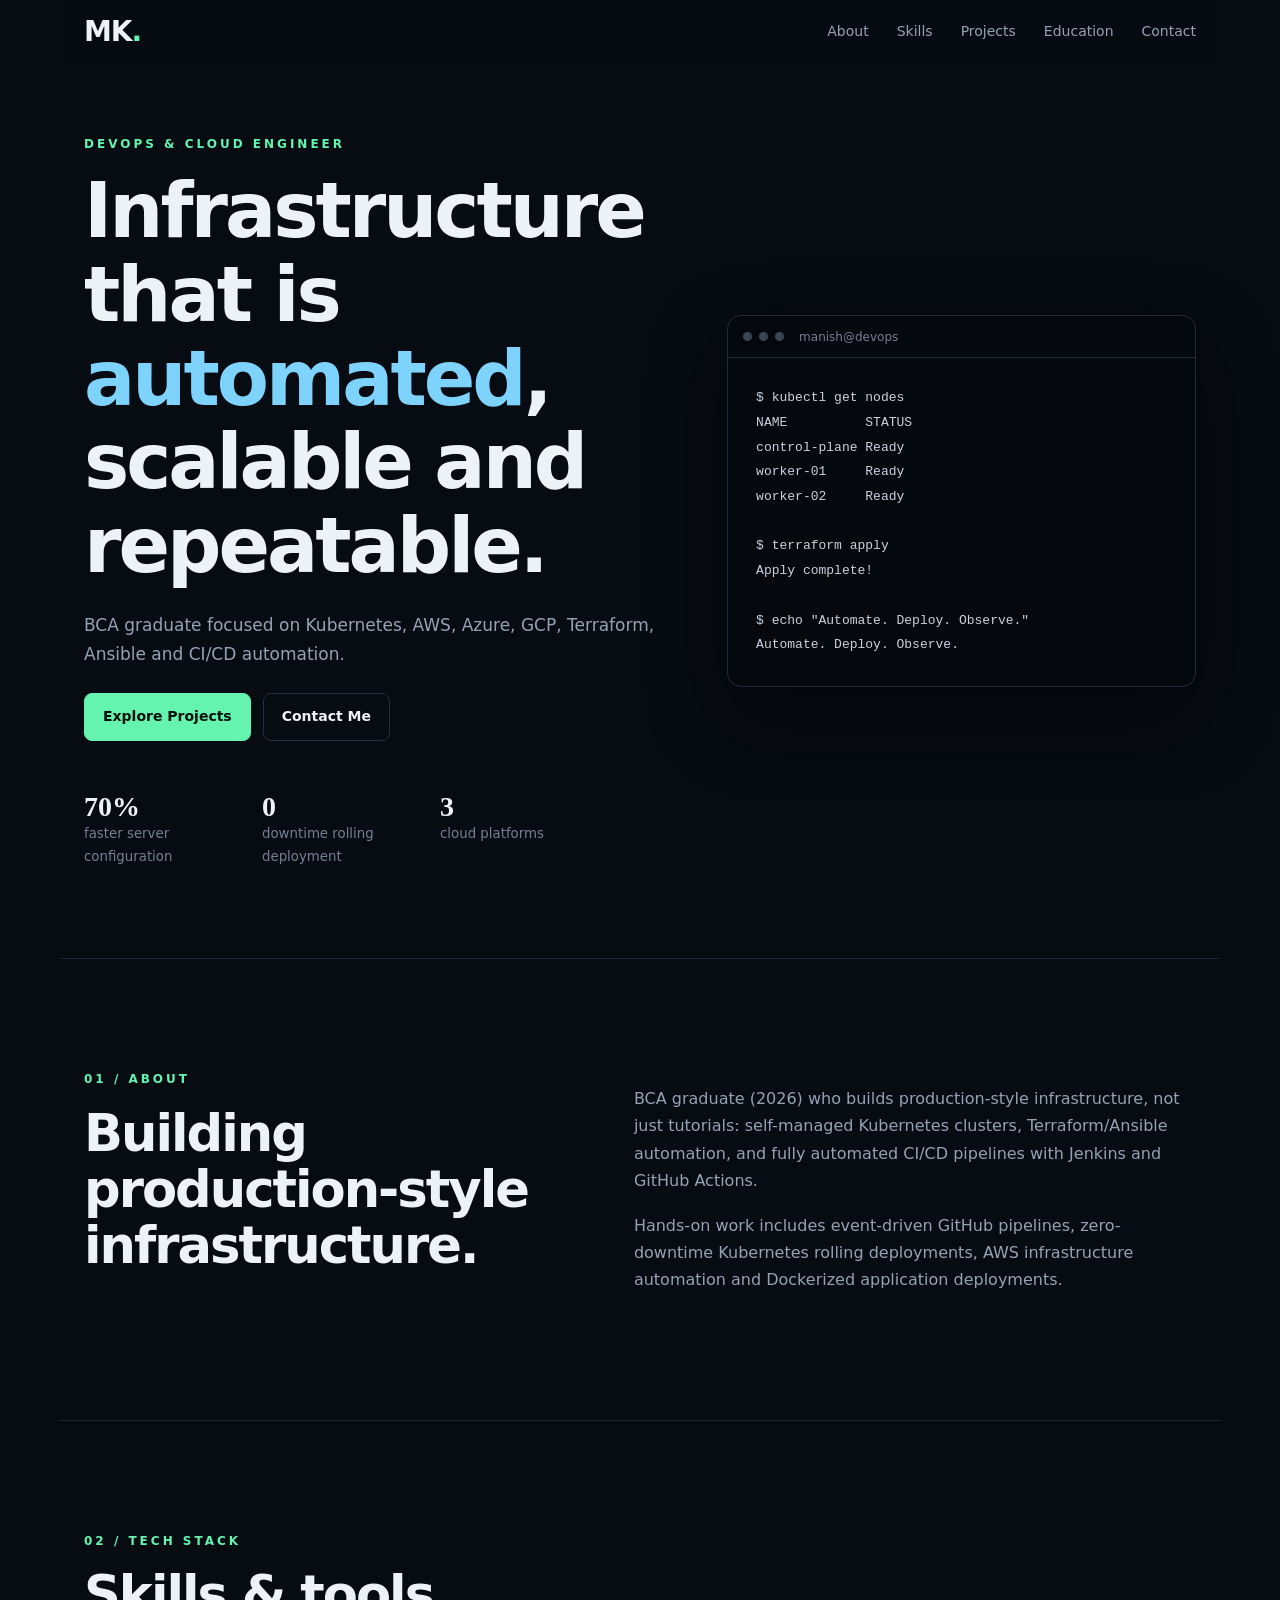
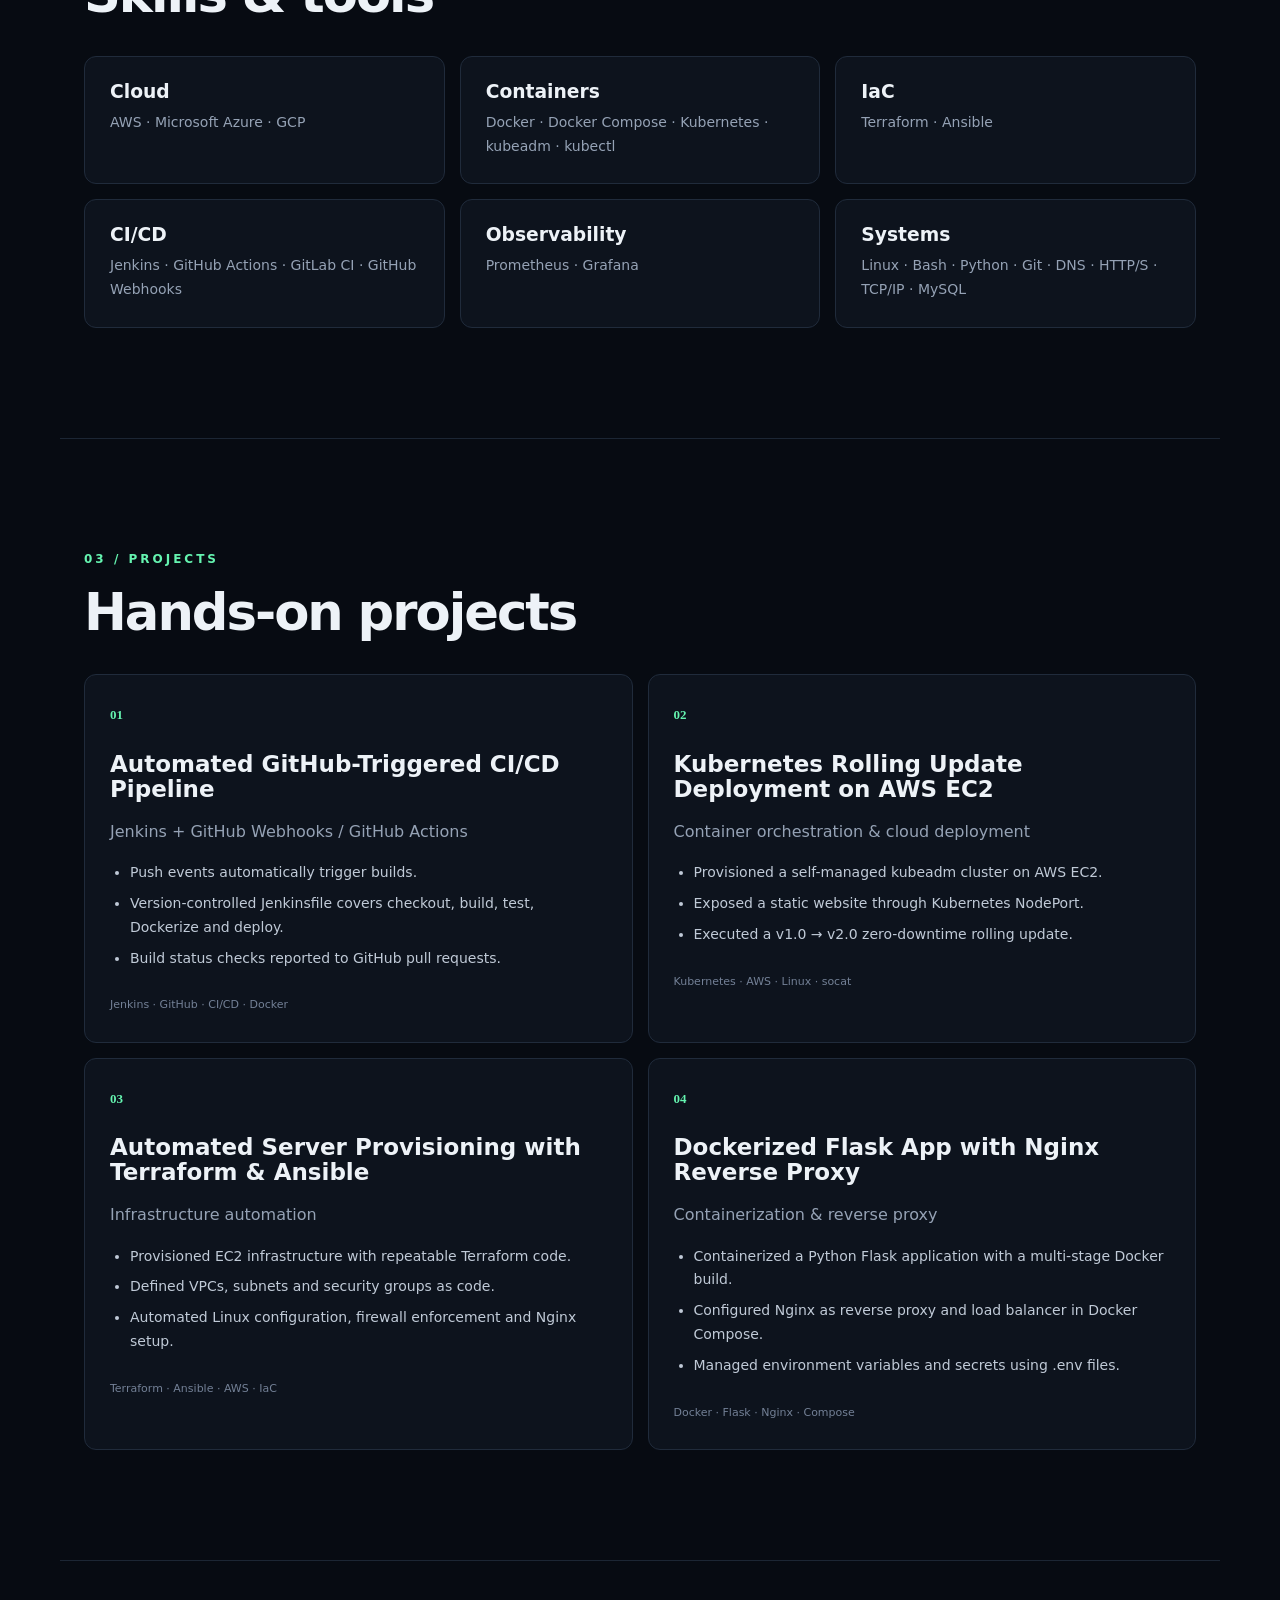
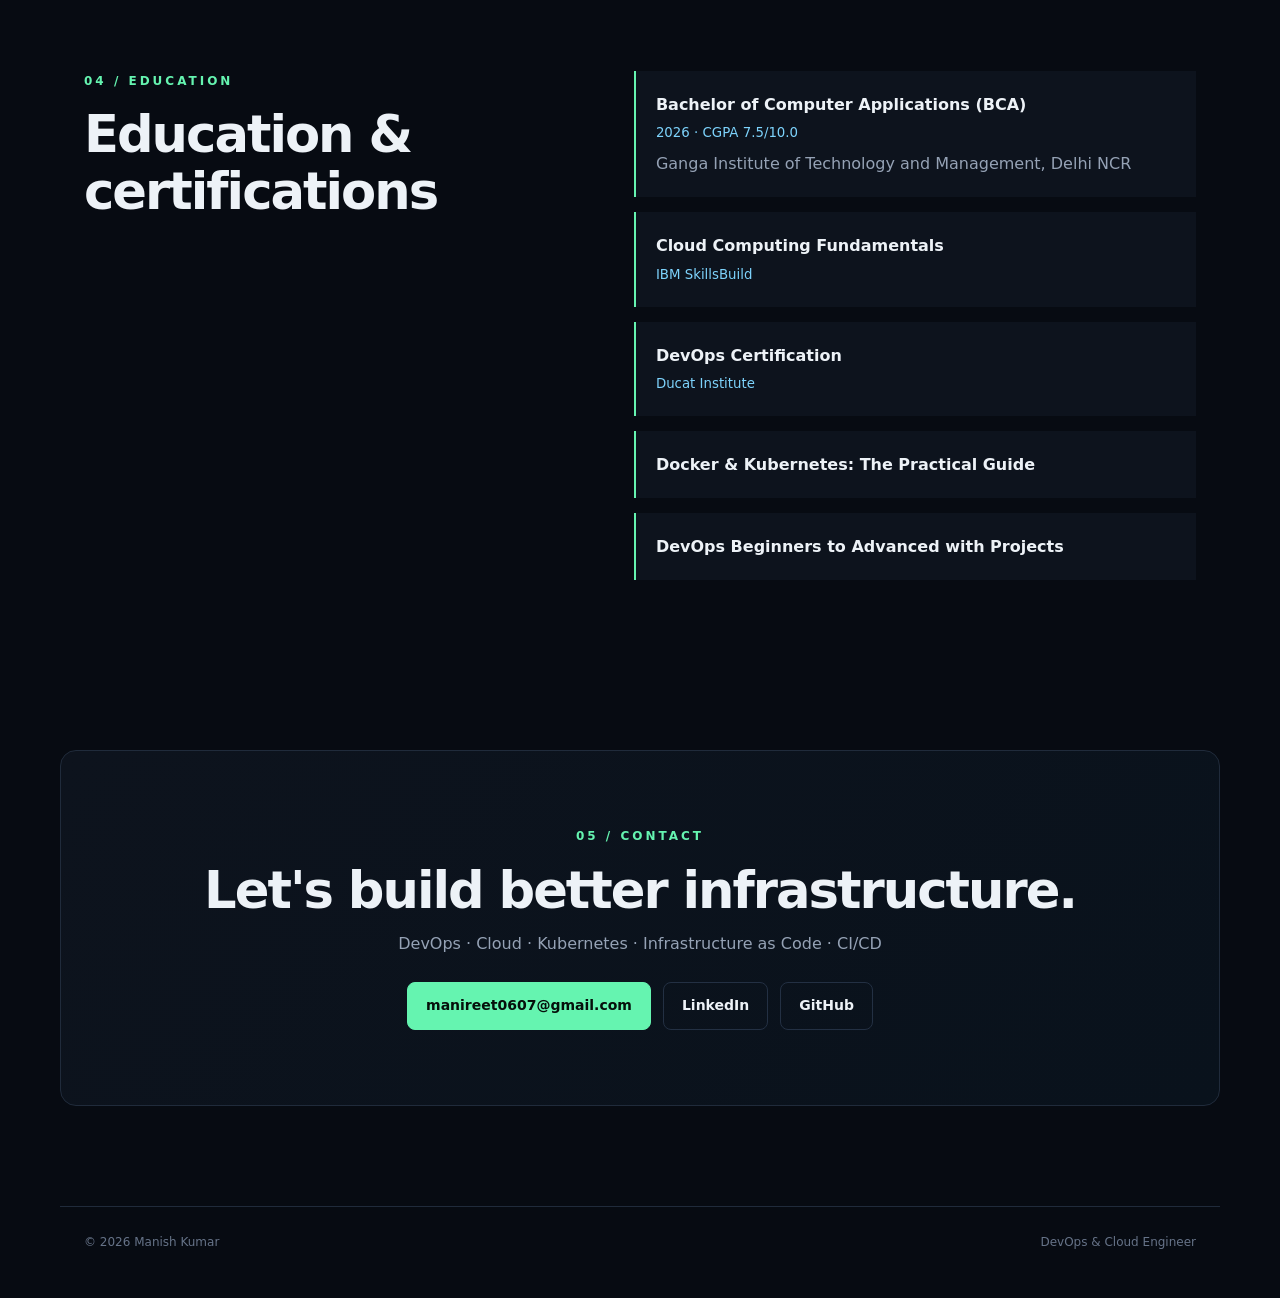
==== index.html @ 0e94062a "using github action for deploying the portfolio" ====
<!doctype html>
<html lang="en">
<head>
  <meta charset="utf-8">
  <meta name="viewport" content="width=device-width, initial-scale=1">
  <meta name="description" content="Manish Kumar - DevOps & Cloud Engineer portfolio and resume">
  <meta name="author" content="Manish Kumar">
  <meta property="og:title" content="Manish Kumar | DevOps & Cloud Engineer">
  <meta property="og:description" content="DevOps, Cloud, Kubernetes, Terraform and CI/CD portfolio.">
  <meta property="og:type" content="website">
  <title>Manish Kumar | DevOps & Cloud Engineer</title>
  <link rel="stylesheet" href="assets/css/style.css">
</head>
<body>
<header class="header">
  <a class="logo" href="#home">MK<span>.</span></a>
  <button class="menu" aria-label="Toggle navigation">☰</button>
  <nav>
    <a href="#about">About</a><a href="#skills">Skills</a><a href="#projects">Projects</a>
    <a href="#education">Education</a><a href="#contact">Contact</a>
  </nav>
</header>

<main>
<section id="home" class="hero container">
  <div>
    <p class="eyebrow">DEVOPS & CLOUD ENGINEER</p>
    <h1>Infrastructure that is <span>automated</span>, scalable and repeatable.</h1>
    <p class="lead">BCA graduate focused on Kubernetes, AWS, Azure, GCP, Terraform, Ansible and CI/CD automation.</p>
    <div class="actions">
      <a class="btn primary" href="#projects">Explore Projects</a>
      <a class="btn" href="mailto:manireet0607@gmail.com">Contact Me</a>
    </div>
    <div class="stats">
      <div><b>70%</b><small>faster server configuration</small></div>
      <div><b>0</b><small>downtime rolling deployment</small></div>
      <div><b>3</b><small>cloud platforms</small></div>
    </div>
  </div>
  <div class="terminal" aria-label="DevOps terminal">
    <div class="dots"><i></i><i></i><i></i><span>manish@devops</span></div>
    <pre>$ kubectl get nodes
NAME          STATUS
control-plane Ready
worker-01     Ready
worker-02     Ready

$ terraform apply
Apply complete!

$ echo "Automate. Deploy. Observe."
Automate. Deploy. Observe.</pre>
  </div>
</section>

<section id="about" class="section container two-col">
  <div><p class="eyebrow">01 / ABOUT</p><h2>Building production-style infrastructure.</h2></div>
  <div class="muted">
    <p>BCA graduate (2026) who builds production-style infrastructure, not just tutorials: self-managed Kubernetes clusters, Terraform/Ansible automation, and fully automated CI/CD pipelines with Jenkins and GitHub Actions.</p>
    <p>Hands-on work includes event-driven GitHub pipelines, zero-downtime Kubernetes rolling deployments, AWS infrastructure automation and Dockerized application deployments.</p>
  </div>
</section>

<section id="skills" class="section container">
  <p class="eyebrow">02 / TECH STACK</p><h2>Skills & tools</h2>
  <div class="grid skills">
    <article><h3>Cloud</h3><p>AWS · Microsoft Azure · GCP</p></article>
    <article><h3>Containers</h3><p>Docker · Docker Compose · Kubernetes · kubeadm · kubectl</p></article>
    <article><h3>IaC</h3><p>Terraform · Ansible</p></article>
    <article><h3>CI/CD</h3><p>Jenkins · GitHub Actions · GitLab CI · GitHub Webhooks</p></article>
    <article><h3>Observability</h3><p>Prometheus · Grafana</p></article>
    <article><h3>Systems</h3><p>Linux · Bash · Python · Git · DNS · HTTP/S · TCP/IP · MySQL</p></article>
  </div>
</section>

<section id="projects" class="section container">
  <p class="eyebrow">03 / PROJECTS</p><h2>Hands-on projects</h2>
  <div class="grid projects">
    <article><span class="number">01</span><h3>Automated GitHub-Triggered CI/CD Pipeline</h3><p class="muted">Jenkins + GitHub Webhooks / GitHub Actions</p><ul><li>Push events automatically trigger builds.</li><li>Version-controlled Jenkinsfile covers checkout, build, test, Dockerize and deploy.</li><li>Build status checks reported to GitHub pull requests.</li></ul><div class="tags">Jenkins · GitHub · CI/CD · Docker</div></article>
    <article><span class="number">02</span><h3>Kubernetes Rolling Update Deployment on AWS EC2</h3><p class="muted">Container orchestration & cloud deployment</p><ul><li>Provisioned a self-managed kubeadm cluster on AWS EC2.</li><li>Exposed a static website through Kubernetes NodePort.</li><li>Executed a v1.0 → v2.0 zero-downtime rolling update.</li></ul><div class="tags">Kubernetes · AWS · Linux · socat</div></article>
    <article><span class="number">03</span><h3>Automated Server Provisioning with Terraform & Ansible</h3><p class="muted">Infrastructure automation</p><ul><li>Provisioned EC2 infrastructure with repeatable Terraform code.</li><li>Defined VPCs, subnets and security groups as code.</li><li>Automated Linux configuration, firewall enforcement and Nginx setup.</li></ul><div class="tags">Terraform · Ansible · AWS · IaC</div></article>
    <article><span class="number">04</span><h3>Dockerized Flask App with Nginx Reverse Proxy</h3><p class="muted">Containerization & reverse proxy</p><ul><li>Containerized a Python Flask application with a multi-stage Docker build.</li><li>Configured Nginx as reverse proxy and load balancer in Docker Compose.</li><li>Managed environment variables and secrets using .env files.</li></ul><div class="tags">Docker · Flask · Nginx · Compose</div></article>
  </div>
</section>

<section id="education" class="section container two-col">
  <div><p class="eyebrow">04 / EDUCATION</p><h2>Education & certifications</h2></div>
  <div class="timeline">
    <article><b>Bachelor of Computer Applications (BCA)</b><small>2026 · CGPA 7.5/10.0</small><p>Ganga Institute of Technology and Management, Delhi NCR</p></article>
    <article><b>Cloud Computing Fundamentals</b><small>IBM SkillsBuild</small></article>
    <article><b>DevOps Certification</b><small>Ducat Institute</small></article>
    <article><b>Docker & Kubernetes: The Practical Guide</b></article>
    <article><b>DevOps Beginners to Advanced with Projects</b></article>
  </div>
</section>

<section id="contact" class="contact container">
  <p class="eyebrow">05 / CONTACT</p>
  <h2>Let's build better infrastructure.</h2>
  <p class="muted">DevOps · Cloud · Kubernetes · Infrastructure as Code · CI/CD</p>
  <div class="actions center">
    <a class="btn primary" href="mailto:manireet0607@gmail.com">manireet0607@gmail.com</a>
    <a class="btn" target="_blank" rel="noopener" href="https://www.linkedin.com/in/manish-kumar-651b572b1/">LinkedIn</a>
    <a class="btn" target="_blank" rel="noopener" href="https://github.com/manireet0607">GitHub</a>
  </div>
</section>
</main>

<footer class="container"><span>© 2026 Manish Kumar</span><span>DevOps & Cloud Engineer</span></footer>
<script src="assets/js/main.js"></script>
</body>
</html>
---- assets/css/style.css ----
*{box-sizing:border-box}html{scroll-behavior:smooth}body{margin:0;background:#070b12;color:#edf2f7;font:16px/1.7 Inter,system-ui,-apple-system,Segoe UI,sans-serif}a{color:inherit;text-decoration:none}.container{max-width:1160px;margin:auto;padding-left:24px;padding-right:24px}.header{position:sticky;top:0;z-index:20;max-width:1160px;margin:auto;padding:18px 24px;display:flex;justify-content:space-between;align-items:center;background:rgba(7,11,18,.88);backdrop-filter:blur(14px)}.logo{font:800 28px/1 Space Grotesk,system-ui;letter-spacing:-1px}.logo span,.eyebrow,.number{color:#65f4b0}.header nav{display:flex;gap:28px}.header nav a{color:#95a2b5;font-size:14px}.header nav a:hover{color:#65f4b0}.menu{display:none;background:none;border:0;color:white;font-size:24px}.hero{min-height:calc(100vh - 70px);display:grid;grid-template-columns:1.1fr .9fr;align-items:center;gap:70px;padding-top:70px;padding-bottom:90px}.eyebrow{font-size:12px;font-weight:800;letter-spacing:3px;margin:0 0 15px}.hero h1,h2,h3{font-family:"Space Grotesk",system-ui;line-height:1.1}.hero h1{font-size:clamp(43px,6vw,76px);letter-spacing:-3px;margin:0}.hero h1 span{color:#7dd3fc}.lead{color:#95a2b5;max-width:650px;font-size:17px;margin:24px 0}.actions{display:flex;gap:12px;flex-wrap:wrap}.center{justify-content:center}.btn{padding:11px 18px;border:1px solid #233043;border-radius:8px;font-weight:700;font-size:14px}.btn:hover{border-color:#65f4b0;color:#65f4b0}.btn.primary{background:#65f4b0;color:#06100b;border-color:#65f4b0}.stats{display:flex;gap:38px;margin-top:50px;flex-wrap:wrap}.stats b{display:block;font:800 28px Space Grotesk}.stats small{display:block;color:#738096;max-width:140px}.terminal{background:#05080d;border:1px solid #202b3b;border-radius:14px;overflow:hidden;box-shadow:0 30px 80px #0006}.dots{height:42px;border-bottom:1px solid #202b3b;display:flex;align-items:center;gap:7px;padding:0 15px;color:#738096;font-size:12px}.dots i{width:9px;height:9px;border-radius:50%;background:#394554}.dots span{margin-left:8px}pre{margin:0;padding:28px;color:#c8d2df;overflow:auto;font:13px/1.9 ui-monospace,SFMono-Regular,Consolas,monospace}.section{padding-top:110px;padding-bottom:110px;border-top:1px solid #1c2634}.section h2,.contact h2{font-size:clamp(32px,4vw,52px);letter-spacing:-2px;margin:0}.two-col{display:grid;grid-template-columns:.9fr 1.1fr;gap:90px}.muted{color:#95a2b5}.muted p+p{margin-top:18px}.grid{display:grid;gap:15px;margin-top:34px}.skills{grid-template-columns:repeat(3,1fr)}.skills article,.projects article{background:#0d131d;border:1px solid #202b3b;border-radius:12px;padding:25px}.skills h3{margin:0 0 8px}.skills p{margin:0;color:#95a2b5;font-size:14px}.projects{grid-template-columns:repeat(2,1fr)}.projects article{transition:.2s}.projects article:hover{transform:translateY(-4px);border-color:#34455c}.number{font:700 13px ui-monospace}.projects h3{font-size:23px;margin:24px 0 8px}.projects ul{padding-left:20px;color:#c0cad7;font-size:14px}.projects li+li{margin-top:7px}.tags{display:inline-block;margin-top:12px;color:#738096;font-size:11px}.timeline{display:grid;gap:15px}.timeline article{padding:20px;border-left:2px solid #65f4b0;background:#0d131d}.timeline b{display:block}.timeline small{color:#7dd3fc}.timeline p{margin:5px 0 0;color:#95a2b5}.contact{margin-top:60px;margin-bottom:100px;padding-top:75px;padding-bottom:75px;text-align:center;border:1px solid #202b3b;border-radius:16px;background:linear-gradient(135deg,#0d131d,#09121c)}.contact .muted{margin:12px 0 25px}footer{padding-top:25px;padding-bottom:45px;border-top:1px solid #202b3b;color:#667388;font-size:12px;display:flex;justify-content:space-between}@media(max-width:850px){.header nav{display:none}.header nav.open{display:flex;position:absolute;top:65px;left:0;right:0;flex-direction:column;gap:0;padding:10px 24px 20px;background:#070b12;border-bottom:1px solid #202b3b}.header nav.open a{padding:10px 0}.menu{display:block}.hero,.two-col{grid-template-columns:1fr}.terminal{display:none}.skills,.projects{grid-template-columns:1fr 1fr}}@media(max-width:560px){.container{padding-left:18px;padding-right:18px}.hero{padding-top:65px}.hero h1{font-size:43px}.skills,.projects{grid-template-columns:1fr}.stats{gap:20px}footer{flex-direction:column;gap:8px}}
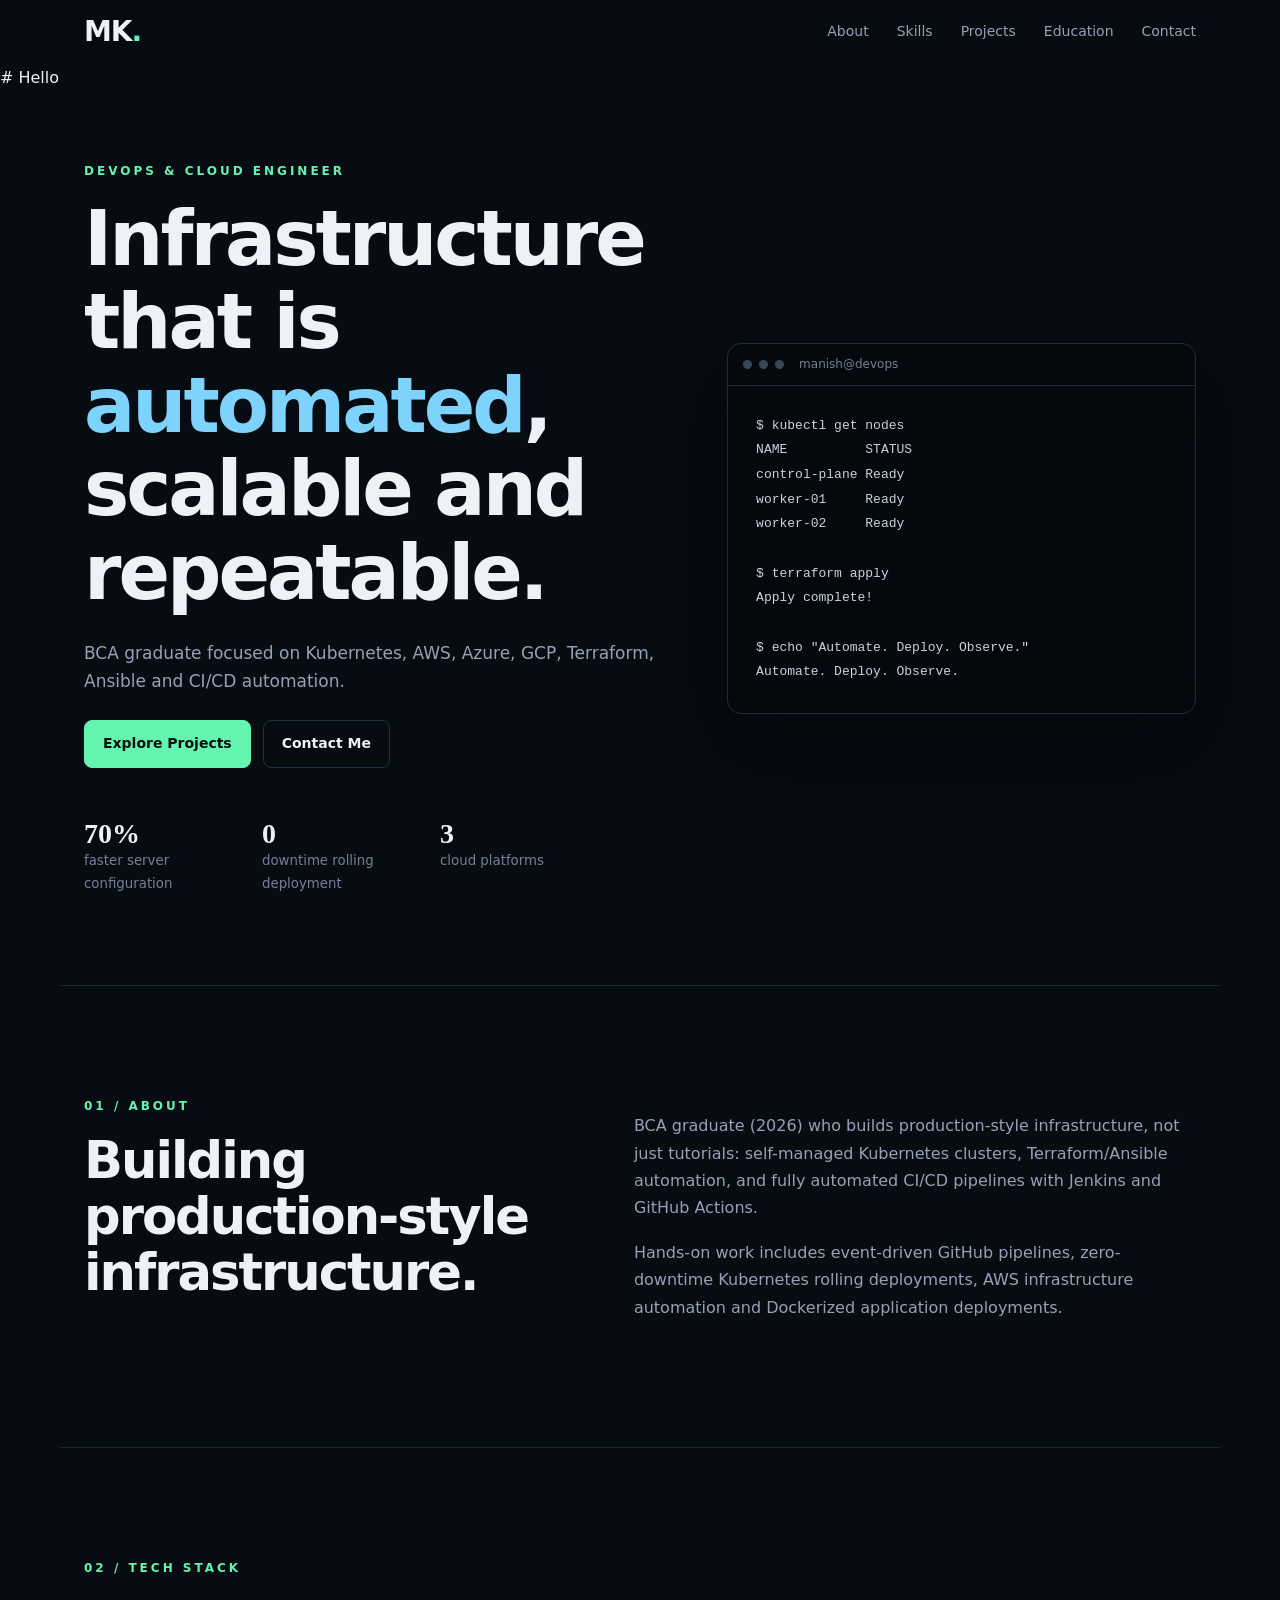
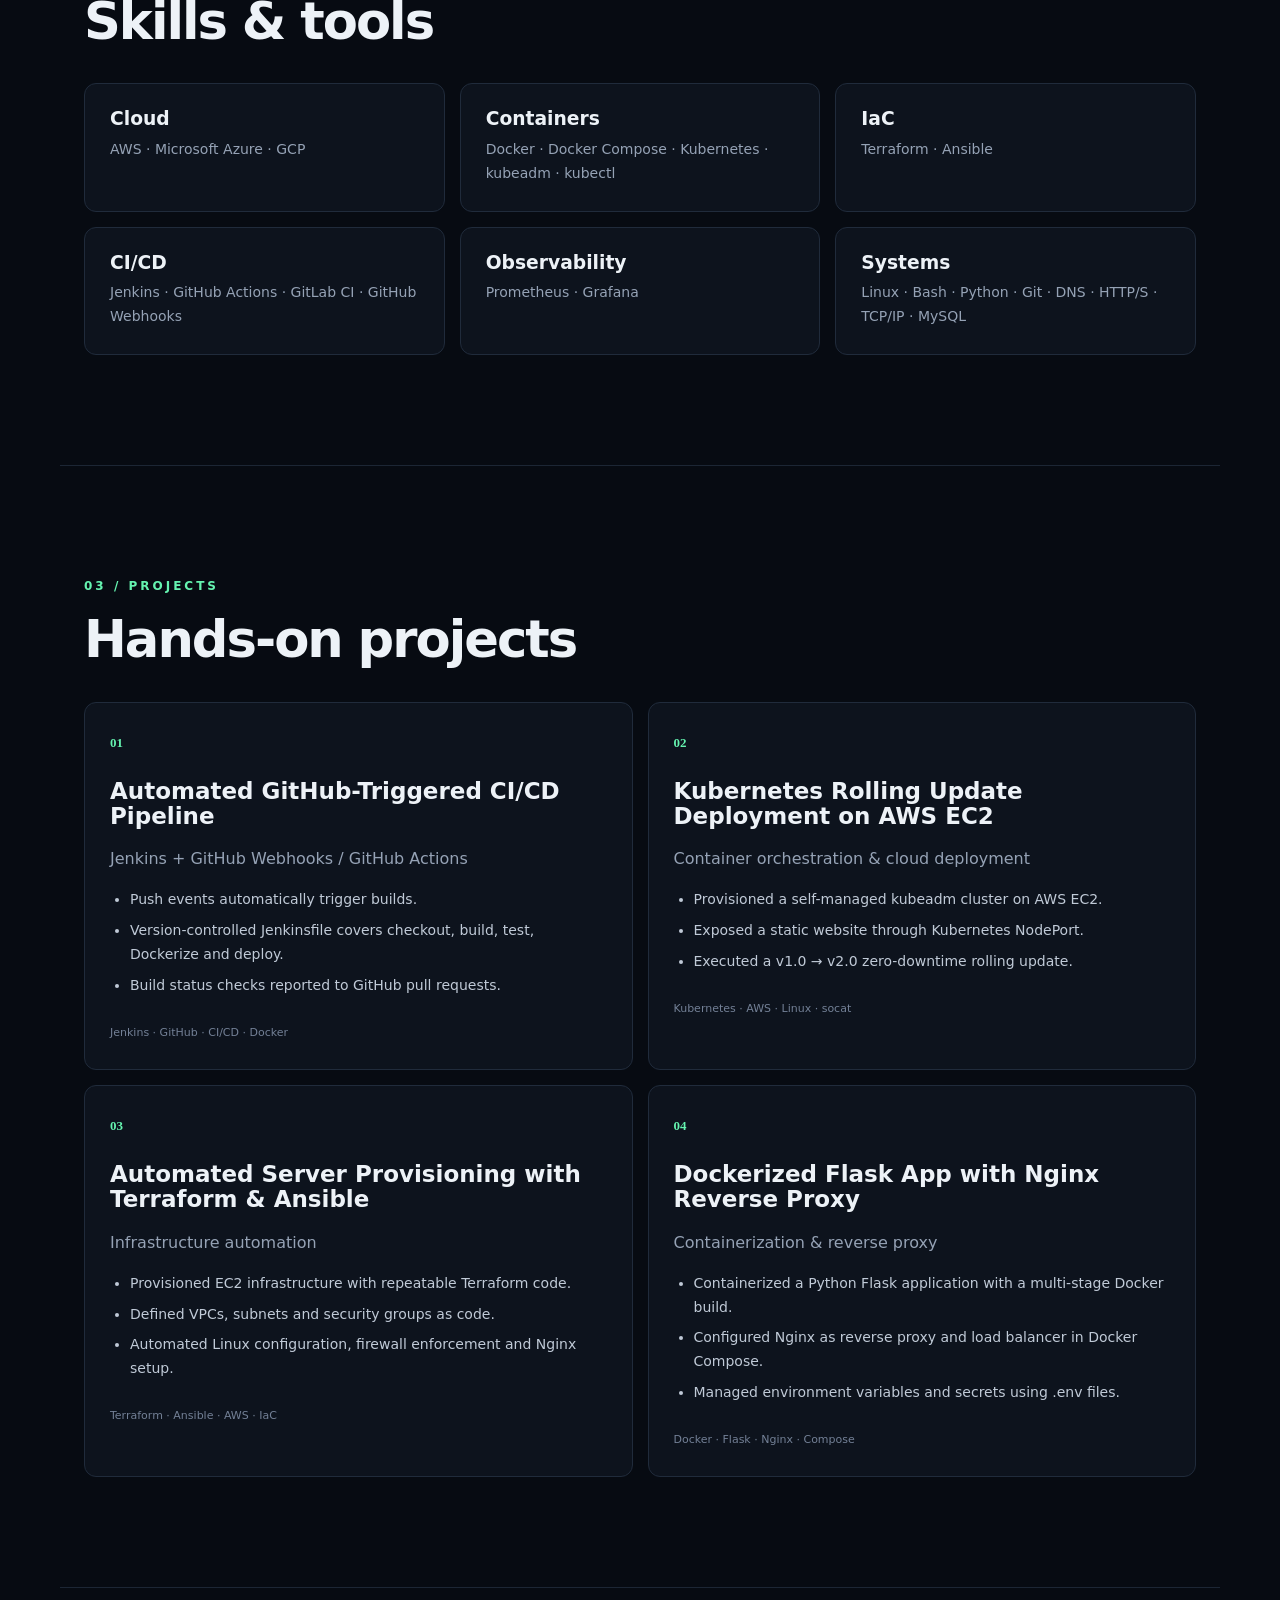
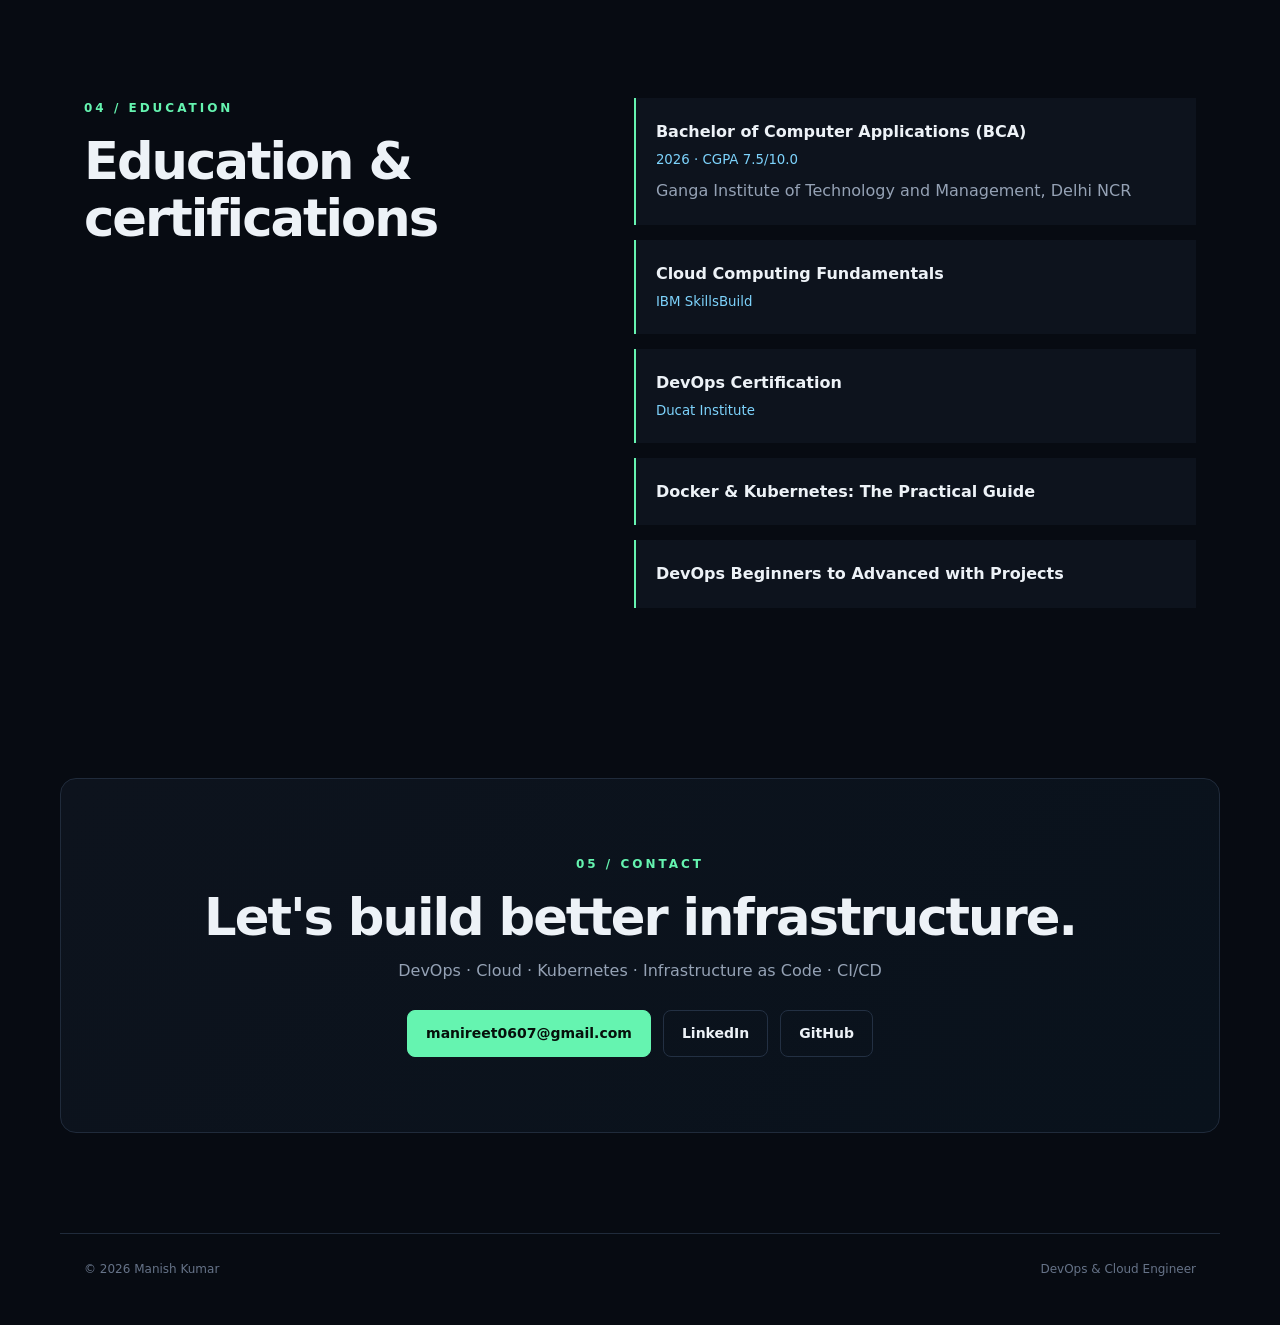
==== commit e07f5095: "commetment" ====
--- a/index.html
+++ b/index.html
@@ -20,7 +20,7 @@
     <a href="#education">Education</a><a href="#contact">Contact</a>
   </nav>
 </header>
-
+# Hello
 <main>
 <section id="home" class="hero container">
   <div>
